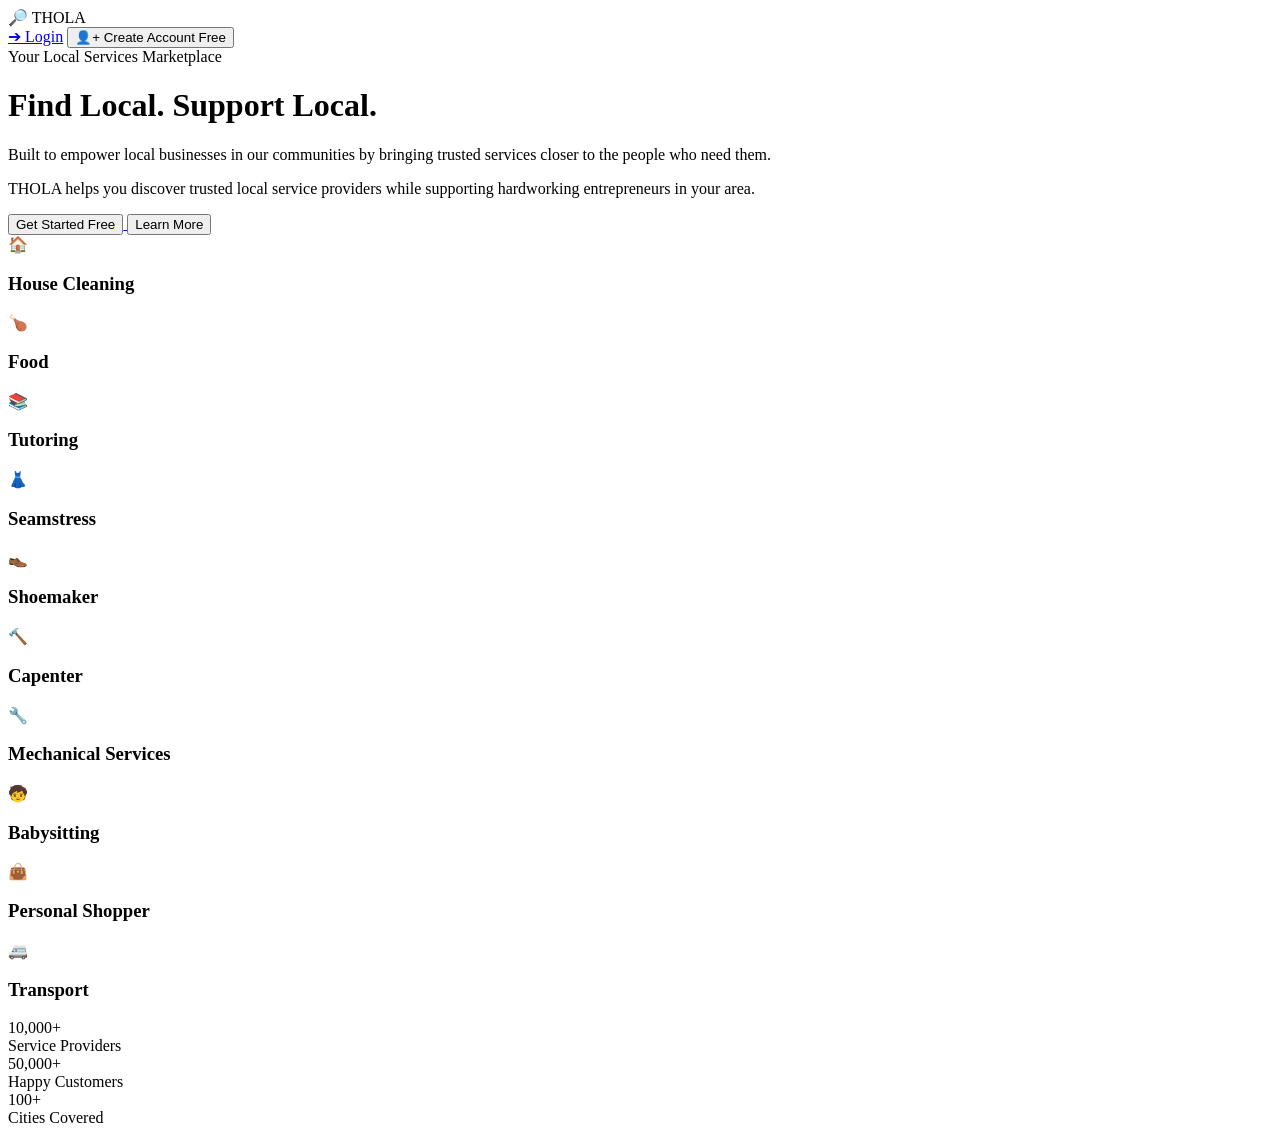
==== index.html @ 4514e97b "Add files via upload" ====
<!DOCTYPE html>
<html lang="en">

<head>
    <meta charset="UTF-8">
    <meta name="viewport" content="width=device-width, initial-scale=1.0">
    <title>Thola Clone</title>
    <link rel="stylesheet" href="css/styles.css">
</head>

<body>
    <!-- for the nav bar -->
    <nav class="navbar">
        <div class="nav-container">
            <div class="logo">
                <span class="logo-icon">&#128270;</span> THOLA
            </div>
            <div class="nav-actions">
                <a href="login.html" class="login-link">➔ Login</a>
                <a href="register.html">
                    <button class="btn-nav">&#128100;+ Create Account Free</button>
                </a>
            </div>
        </div>
    </nav>

    <!-- the hero section-->
        <div class="hero-container">
            <span class="badge">Your Local Services Marketplace</span>

            <h1>Find Local. Support Local.</h1>

            <p class="lead-text">
                Built to empower local businesses in our communities by bringing trusted services closer to the people
                who need them.
            </p>

            <p class="sub-text">
                THOLA helps you discover trusted local service providers while supporting hardworking entrepreneurs in
                your area.
            </p>

            <!-- Buttons from previous step -->
            <div class="button-group">
                <a href="register.html">
                    <button class="btn btn-create">Get Started Free</button>
                </a>
                <a href="learn-more.html">
                    <button class="btn btn-learn-more">Learn More</button>
                </a>
            </div>
        </div>

    <!-- Services -->
    <section class="services">
        <div class="services-container">

            <div class="service-card">
                <div class="icon-circle">&#127968;</div>
                <h3>House Cleaning</h3>
            </div>

            <div class="service-card">
                <div class="icon-circle">&#127831;</div>
                <h3>Food</h3>
            </div>

            <div class="service-card">
                <div class="icon-circle">&#128218;</div>
                <h3>Tutoring</h3>
            </div>
            <div class="service-card">
                <div class="icon-circle">&#128087;</div>
                <h3>Seamstress</h3>
            </div>
            <div class="service-card">
                <div class="icon-circle">&#128094;</div>
                <h3>Shoemaker</h3>
            </div>
            <div class="service-card">
                <div class="icon-circle">&#128296;</div>
                <h3>Capenter</h3>
            </div>
            <div class="service-card">
                <div class="icon-circle">&#128295;</div>
                <h3>Mechanical Services</h3>
            </div>
            <div class="service-card">
                <div class="icon-circle">&#129490;</div>
                <h3>Babysitting</h3>
            </div>
            <div class="service-card">
                <div class="icon-circle">&#128092;</div>
                <h3>Personal Shopper</h3>
            </div>
            <div class="service-card">
                <div class="icon-circle">&#128656;</div>
                <h3>Transport</h3>
            </div>

        </div>
    </section>

    <!-- stats of users and customers -->
    <section class="stats">
        <div class="stats-container">

            <div class="stat-item">
                <div class="stat-number">10,000+</div>
                <div class="stat-label">Service Providers</div>
            </div>

            <div class="stat-item">
                <div class="stat-number">50,000+</div>
                <div class="stat-label">Happy Customers</div>
            </div>

            <div class="stat-item">
                <div class="stat-number">100+</div>
                <div class="stat-label">Cities Covered</div>
            </div>

        </div>
    </section>
    <footer></footer>
    <script src="js/script.js"></script>

</body>

</html>
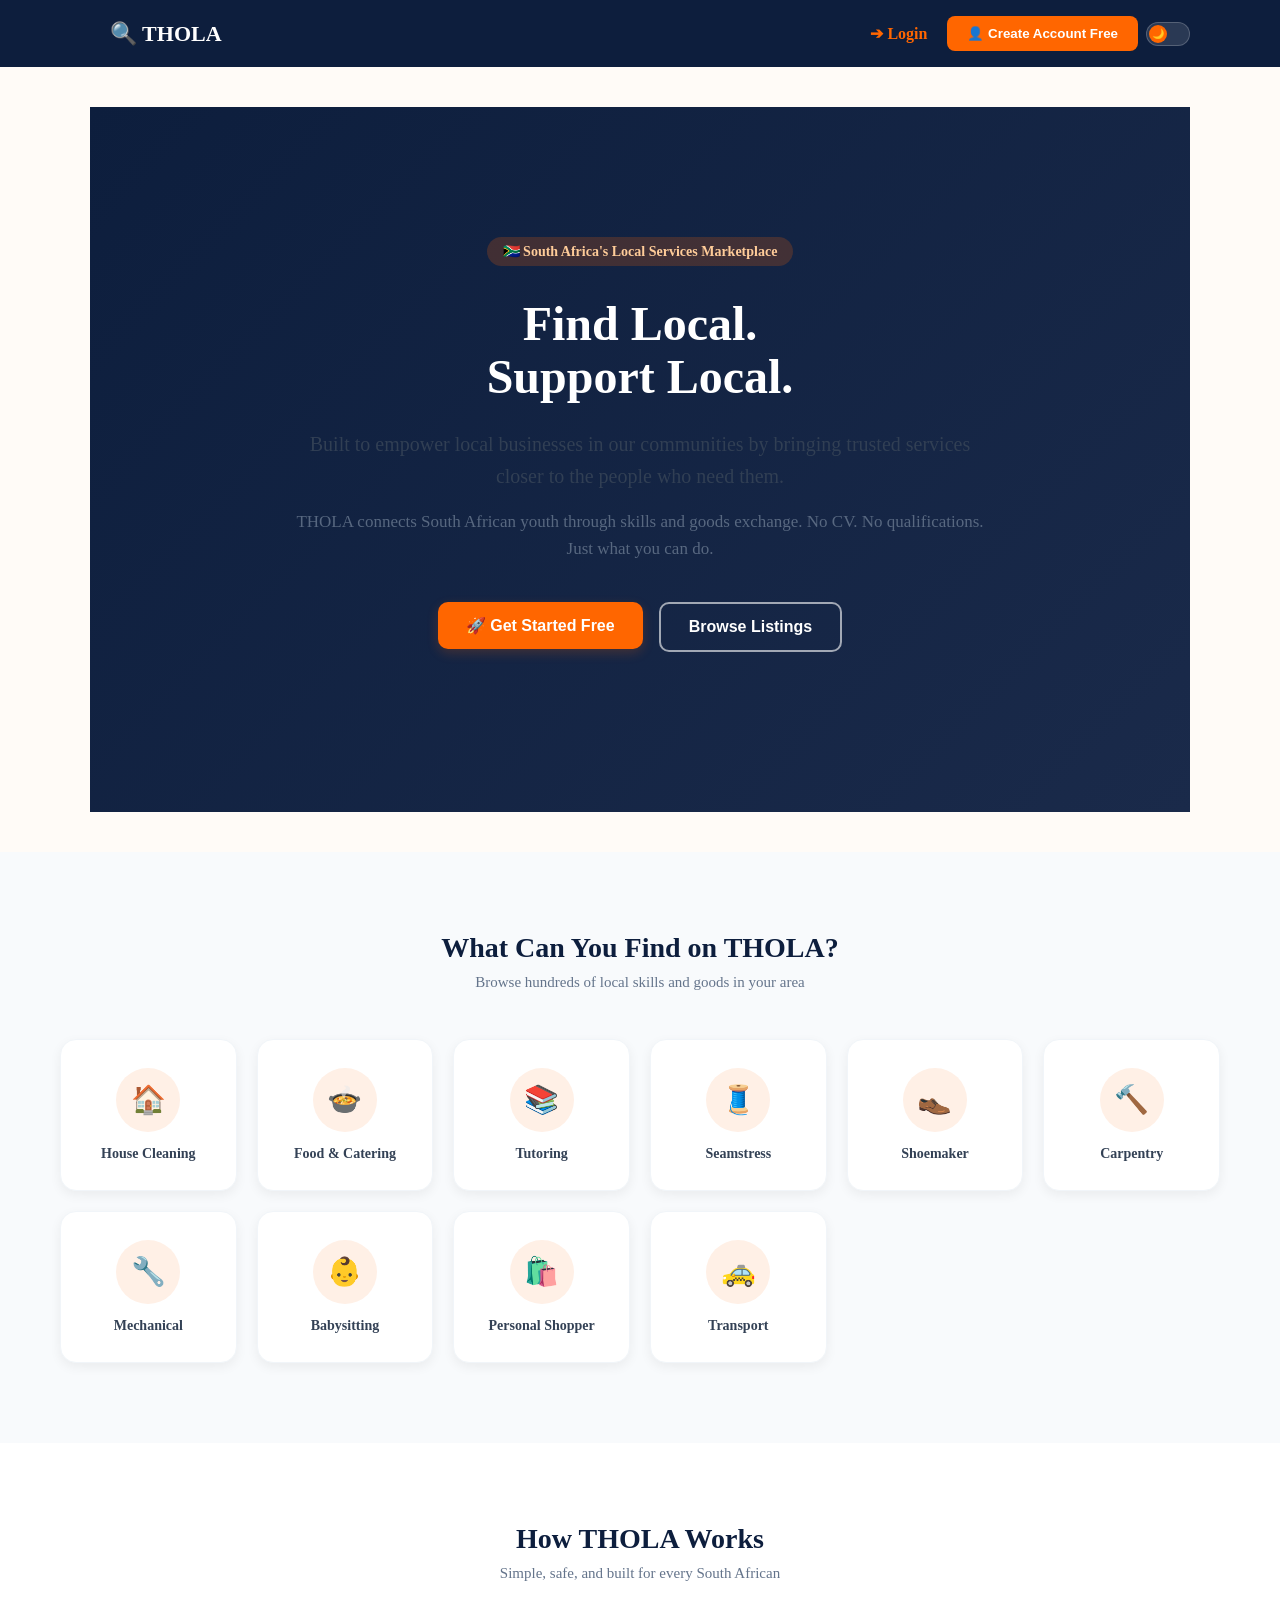
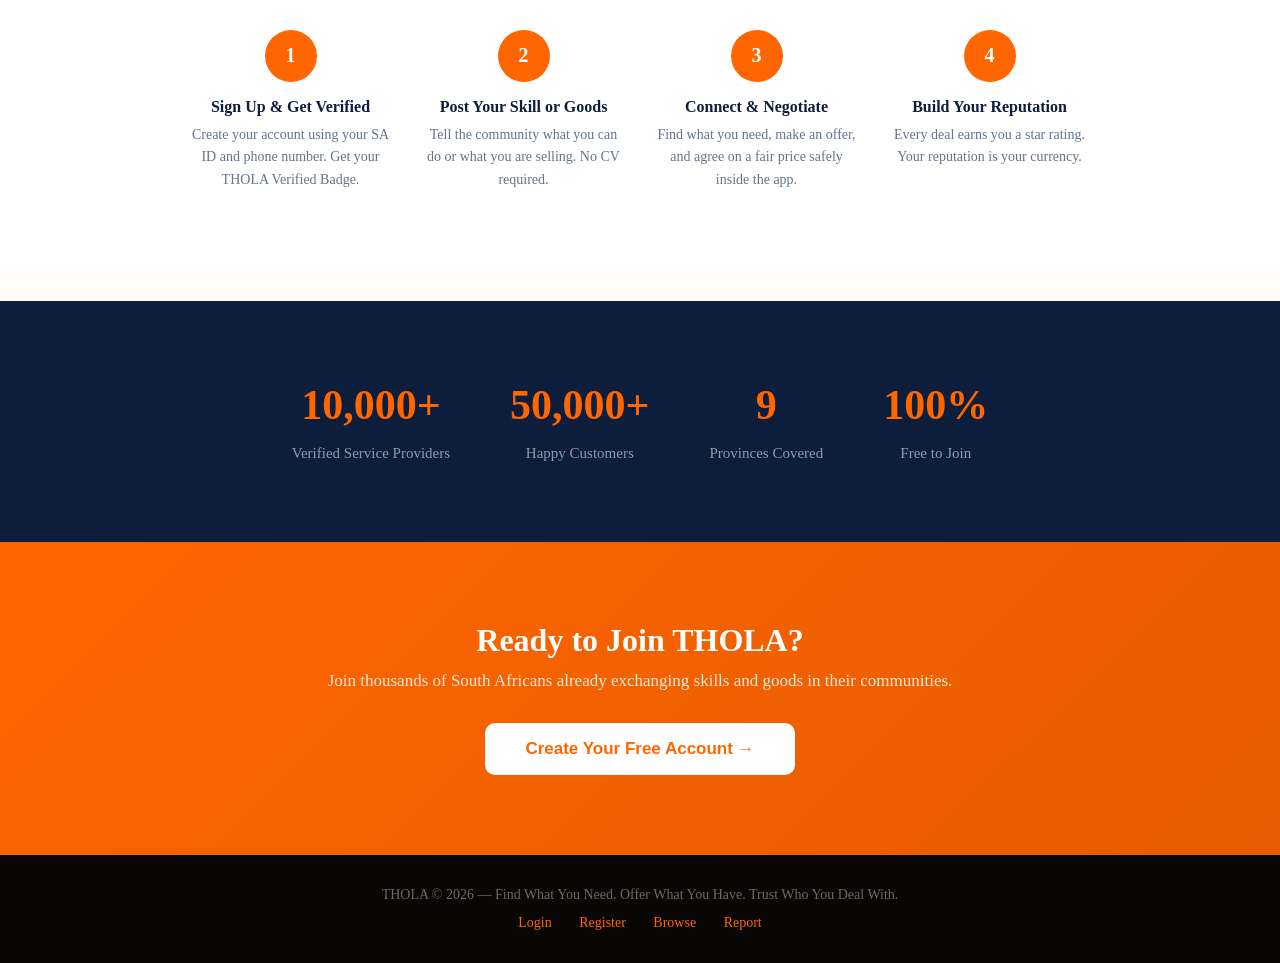
==== commit 918c6c34: "Fixed Netlify - index at root, all other pages stay in html folder" ====
--- a/index.html
+++ b/index.html
@@ -1,130 +1,474 @@
-<!DOCTYPE html>
-<html lang="en">
-
-<head>
-    <meta charset="UTF-8">
-    <meta name="viewport" content="width=device-width, initial-scale=1.0">
-    <title>Thola Clone</title>
-    <link rel="stylesheet" href="css/styles.css">
-</head>
-
-<body>
-    <!-- for the nav bar -->
-    <nav class="navbar">
-        <div class="nav-container">
-            <div class="logo">
-                <span class="logo-icon">&#128270;</span> THOLA
-            </div>
-            <div class="nav-actions">
-                <a href="login.html" class="login-link">➔ Login</a>
-                <a href="register.html">
-                    <button class="btn-nav">&#128100;+ Create Account Free</button>
-                </a>
-            </div>
-        </div>
-    </nav>
-
-    <!-- the hero section-->
-        <div class="hero-container">
-            <span class="badge">Your Local Services Marketplace</span>
-
-            <h1>Find Local. Support Local.</h1>
-
-            <p class="lead-text">
-                Built to empower local businesses in our communities by bringing trusted services closer to the people
-                who need them.
-            </p>
-
-            <p class="sub-text">
-                THOLA helps you discover trusted local service providers while supporting hardworking entrepreneurs in
-                your area.
-            </p>
-
-            <!-- Buttons from previous step -->
-            <div class="button-group">
-                <a href="register.html">
-                    <button class="btn btn-create">Get Started Free</button>
-                </a>
-                <a href="learn-more.html">
-                    <button class="btn btn-learn-more">Learn More</button>
-                </a>
-            </div>
-        </div>
-
-    <!-- Services -->
-    <section class="services">
-        <div class="services-container">
-
-            <div class="service-card">
-                <div class="icon-circle">&#127968;</div>
-                <h3>House Cleaning</h3>
-            </div>
-
-            <div class="service-card">
-                <div class="icon-circle">&#127831;</div>
-                <h3>Food</h3>
-            </div>
-
-            <div class="service-card">
-                <div class="icon-circle">&#128218;</div>
-                <h3>Tutoring</h3>
-            </div>
-            <div class="service-card">
-                <div class="icon-circle">&#128087;</div>
-                <h3>Seamstress</h3>
-            </div>
-            <div class="service-card">
-                <div class="icon-circle">&#128094;</div>
-                <h3>Shoemaker</h3>
-            </div>
-            <div class="service-card">
-                <div class="icon-circle">&#128296;</div>
-                <h3>Capenter</h3>
-            </div>
-            <div class="service-card">
-                <div class="icon-circle">&#128295;</div>
-                <h3>Mechanical Services</h3>
-            </div>
-            <div class="service-card">
-                <div class="icon-circle">&#129490;</div>
-                <h3>Babysitting</h3>
-            </div>
-            <div class="service-card">
-                <div class="icon-circle">&#128092;</div>
-                <h3>Personal Shopper</h3>
-            </div>
-            <div class="service-card">
-                <div class="icon-circle">&#128656;</div>
-                <h3>Transport</h3>
-            </div>
-
-        </div>
-    </section>
-
-    <!-- stats of users and customers -->
-    <section class="stats">
-        <div class="stats-container">
-
-            <div class="stat-item">
-                <div class="stat-number">10,000+</div>
-                <div class="stat-label">Service Providers</div>
-            </div>
-
-            <div class="stat-item">
-                <div class="stat-number">50,000+</div>
-                <div class="stat-label">Happy Customers</div>
-            </div>
-
-            <div class="stat-item">
-                <div class="stat-number">100+</div>
-                <div class="stat-label">Cities Covered</div>
-            </div>
-
-        </div>
-    </section>
-    <footer></footer>
-    <script src="js/script.js"></script>
-
-</body>
-
+<!DOCTYPE html>
+<html lang="en" data-theme="light">
+<head>
+<meta charset="UTF-8">
+<meta name="viewport" content="width=device-width, initial-scale=1.0">
+<title>THOLA — Find Local. Support Local.</title>
+<link rel="stylesheet" href="css/style.css">
+<style>
+body { font-family: inherit; margin: 0; }
+
+.hero-container {
+    background: linear-gradient(135deg, #0d1e3d, #1a2a4a);
+    color: white;
+    text-align: center;
+    padding: 120px 20px 100px;
+}
+
+[data-theme="dark"] .hero-container {
+    background: linear-gradient(135deg, #0A0907, #1C1915);
+}
+
+.badge {
+    background: rgba(255,102,0,0.2);
+    color: #ffcc99;
+    padding: 6px 16px;
+    border-radius: 30px;
+    font-size: 14px;
+    font-weight: 600;
+    display: inline-block;
+    margin-bottom: 16px;
+}
+
+.hero-container h1 {
+    font-size: 48px;
+    font-weight: 800;
+    line-height: 1.1;
+    margin: 16px 0 24px;
+    color: #ffffff;
+}
+
+.lead-text, .sub-text {
+    max-width: 700px;
+    margin: 0 auto;
+}
+
+.lead-text { font-size: 20px; margin-bottom: 16px; opacity: 0.95; }
+.sub-text { font-size: 17px; opacity: 0.85; margin-bottom: 40px; }
+
+.button-group {
+    display: flex;
+    gap: 16px;
+    justify-content: center;
+    flex-wrap: wrap;
+}
+
+.btn {
+    padding: 14px 28px;
+    border-radius: 10px;
+    font-size: 16px;
+    font-weight: 700;
+    cursor: pointer;
+    transition: all 0.2s;
+    border: 2px solid transparent;
+}
+
+.btn-create {
+    background: #ff6600;
+    color: white;
+    border: none;
+}
+
+.btn-learn-more {
+    background: transparent;
+    color: white;
+    border: 2px solid rgba(255,255,255,0.6);
+}
+
+.btn-create:hover { background: #e65c00; transform: translateY(-3px); }
+.btn-learn-more:hover { border-color: white; background: rgba(255,255,255,0.1); }
+
+/* Services */
+.services { padding: 80px 20px; background: #f8fafc; }
+[data-theme="dark"] .services { background: #0A0907; }
+
+.services-title {
+    text-align: center;
+    font-size: 28px;
+    font-weight: 800;
+    color: #0d1e3d;
+    margin-bottom: 10px;
+}
+[data-theme="dark"] .services-title { color: #F0EBE2; }
+
+.services-sub {
+    text-align: center;
+    font-size: 15px;
+    color: #64748b;
+    margin-bottom: 48px;
+}
+[data-theme="dark"] .services-sub { color: #A09880; }
+
+.services-container {
+    max-width: 1200px;
+    margin: 0 auto;
+    display: grid;
+    grid-template-columns: repeat(auto-fit, minmax(160px, 1fr));
+    gap: 20px;
+}
+
+.service-card {
+    background: white;
+    padding: 28px 16px;
+    border-radius: 16px;
+    text-align: center;
+    box-shadow: 0 4px 12px rgba(0,0,0,0.06);
+    transition: all 0.25s;
+    cursor: pointer;
+    text-decoration: none;
+    display: block;
+    border: 1px solid #f1f5f9;
+}
+[data-theme="dark"] .service-card {
+    background: #141210;
+    border-color: rgba(255,255,255,0.07);
+    box-shadow: none;
+}
+
+.service-card:hover {
+    transform: translateY(-6px);
+    box-shadow: 0 16px 32px rgba(0,0,0,0.1);
+    border-color: #ff6600;
+}
+
+.icon-circle {
+    width: 64px; height: 64px;
+    background: #fff0e6;
+    color: #ff6600;
+    font-size: 28px;
+    border-radius: 50%;
+    display: flex;
+    align-items: center;
+    justify-content: center;
+    margin: 0 auto 14px;
+    transition: transform 0.2s ease;
+}
+[data-theme="dark"] .icon-circle {
+    background: rgba(212,169,106,0.12);
+    color: #D4A96A;
+}
+
+.service-card:hover .icon-circle { transform: scale(1.1); }
+
+.service-card h3 {
+    font-size: 14px;
+    font-weight: 700;
+    color: #334155;
+    margin: 0;
+}
+[data-theme="dark"] .service-card h3 { color: #A09880; }
+
+/* How it works */
+.how-it-works {
+    padding: 80px 20px;
+    background: #ffffff;
+    text-align: center;
+}
+[data-theme="dark"] .how-it-works { background: #141210; }
+
+.how-title {
+    font-size: 28px;
+    font-weight: 800;
+    color: #0d1e3d;
+    margin-bottom: 10px;
+}
+[data-theme="dark"] .how-title { color: #F0EBE2; }
+
+.how-sub {
+    font-size: 15px;
+    color: #64748b;
+    margin-bottom: 48px;
+}
+[data-theme="dark"] .how-sub { color: #A09880; }
+
+.steps-grid {
+    max-width: 900px;
+    margin: 0 auto;
+    display: grid;
+    grid-template-columns: repeat(auto-fit, minmax(200px, 1fr));
+    gap: 32px;
+}
+
+.step-item { text-align: center; }
+
+.step-number {
+    width: 52px; height: 52px;
+    background: #ff6600;
+    color: white;
+    border-radius: 50%;
+    display: flex;
+    align-items: center;
+    justify-content: center;
+    font-size: 20px;
+    font-weight: 800;
+    margin: 0 auto 16px;
+}
+
+.step-title {
+    font-size: 16px;
+    font-weight: 800;
+    color: #0d1e3d;
+    margin-bottom: 8px;
+}
+[data-theme="dark"] .step-title { color: #F0EBE2; }
+
+.step-desc {
+    font-size: 14px;
+    color: #64748b;
+    line-height: 1.6;
+}
+[data-theme="dark"] .step-desc { color: #A09880; }
+
+/* Stats */
+.stats {
+    padding: 80px 20px;
+    background: #0d1e3d;
+}
+[data-theme="dark"] .stats { background: #080705; }
+
+.stats-container {
+    max-width: 900px;
+    margin: 0 auto;
+    display: flex;
+    justify-content: center;
+    flex-wrap: wrap;
+    gap: 60px;
+    text-align: center;
+}
+
+.stat-item { text-align: center; }
+
+.stat-number {
+    font-size: 42px;
+    font-weight: 800;
+    color: #ff6600;
+}
+[data-theme="dark"] .stat-number { color: #D4A96A; }
+
+.stat-label {
+    color: rgba(255,255,255,0.55);
+    font-size: 15px;
+    margin-top: 8px;
+}
+
+/* CTA Banner */
+.cta-banner {
+    background: linear-gradient(135deg, #ff6600, #e65c00);
+    padding: 80px 20px;
+    text-align: center;
+}
+
+.cta-banner h2 {
+    font-size: 32px;
+    font-weight: 800;
+    color: white;
+    margin-bottom: 12px;
+}
+
+.cta-banner p {
+    font-size: 17px;
+    color: rgba(255,255,255,0.85);
+    margin-bottom: 32px;
+}
+
+.btn-cta {
+    background: white;
+    color: #ff6600;
+    border: none;
+    padding: 16px 40px;
+    border-radius: 10px;
+    font-size: 17px;
+    font-weight: 800;
+    cursor: pointer;
+    transition: all 0.2s ease;
+}
+.btn-cta:hover { transform: translateY(-3px); box-shadow: 0 10px 24px rgba(0,0,0,0.2); }
+
+/* Footer */
+footer {
+    background: #080705;
+    color: rgba(255,255,255,0.4);
+    text-align: center;
+    padding: 32px 20px;
+    font-size: 14px;
+}
+footer a {
+    color: #ff6600;
+    text-decoration: none;
+    margin: 0 12px;
+}
+footer a:hover { color: white; }
+
+/* Responsive */
+@media (max-width: 768px) {
+    .hero-container h1 { font-size: 32px; }
+    .lead-text { font-size: 16px; }
+    .sub-text { font-size: 15px; }
+    .button-group { flex-direction: column; align-items: center; }
+    .btn { width: 100%; max-width: 280px; }
+    .stat-number { font-size: 32px; }
+    .stats-container { gap: 40px; }
+    .how-title, .services-title { font-size: 22px; }
+}
+</style>
+</head>
+<body>
+
+<!-- NAVBAR -->
+<nav class="navbar">
+    <div class="nav-container">
+        <div class="logo">🔍 THOLA</div>
+        <div class="nav-actions">
+            <a href="html/login.html" class="login-link">➔ Login</a>
+            <a href="html/register.html">
+                <button class="btn-nav">👤 Create Account Free</button>
+            </a>
+            <!-- Theme toggle -->
+            <button class="theme-toggle" id="themeToggle" aria-label="Toggle theme">
+                <div class="toggle-knob" id="themeKnob">🌙</div>
+            </button>
+        </div>
+    </div>
+</nav>
+
+<!-- HERO SECTION -->
+<div class="hero-container">
+    <span class="badge">🇿🇦 South Africa's Local Services Marketplace</span>
+    <h1>Find Local.<br>Support Local.</h1>
+    <p class="lead-text">
+        Built to empower local businesses in our communities by bringing trusted services closer to the people who need them.
+    </p>
+    <p class="sub-text">
+        THOLA connects South African youth through skills and goods exchange. No CV. No qualifications. Just what you can do.
+    </p>
+    <div class="button-group">
+        <a href="html/register.html">
+            <button class="btn btn-create">🚀 Get Started Free</button>
+        </a>
+        <a href="html/login.html">
+            <button class="btn btn-learn-more">Browse Listings</button>
+        </a>
+    </div>
+</div>
+
+<!-- SERVICES -->
+<section class="services">
+    <p class="services-title">What Can You Find on THOLA?</p>
+    <p class="services-sub">Browse hundreds of local skills and goods in your area</p>
+    <div class="services-container">
+        <a href="html/login.html" class="service-card">
+            <div class="icon-circle">🏠</div>
+            <h3>House Cleaning</h3>
+        </a>
+        <a href="html/login.html" class="service-card">
+            <div class="icon-circle">🍲</div>
+            <h3>Food & Catering</h3>
+        </a>
+        <a href="html/login.html" class="service-card">
+            <div class="icon-circle">📚</div>
+            <h3>Tutoring</h3>
+        </a>
+        <a href="html/login.html" class="service-card">
+            <div class="icon-circle">🧵</div>
+            <h3>Seamstress</h3>
+        </a>
+        <a href="html/login.html" class="service-card">
+            <div class="icon-circle">👞</div>
+            <h3>Shoemaker</h3>
+        </a>
+        <a href="html/login.html" class="service-card">
+            <div class="icon-circle">🔨</div>
+            <h3>Carpentry</h3>
+        </a>
+        <a href="html/login.html" class="service-card">
+            <div class="icon-circle">🔧</div>
+            <h3>Mechanical</h3>
+        </a>
+        <a href="html/login.html" class="service-card">
+            <div class="icon-circle">👶</div>
+            <h3>Babysitting</h3>
+        </a>
+        <a href="html/login.html" class="service-card">
+            <div class="icon-circle">🛍️</div>
+            <h3>Personal Shopper</h3>
+        </a>
+        <a href="html/login.html" class="service-card">
+            <div class="icon-circle">🚕</div>
+            <h3>Transport</h3>
+        </a>
+    </div>
+</section>
+
+<!-- HOW IT WORKS -->
+<section class="how-it-works">
+    <p class="how-title">How THOLA Works</p>
+    <p class="how-sub">Simple, safe, and built for every South African</p>
+    <div class="steps-grid">
+        <div class="step-item">
+            <div class="step-number">1</div>
+            <div class="step-title">Sign Up & Get Verified</div>
+            <p class="step-desc">Create your account using your SA ID and phone number. Get your THOLA Verified Badge.</p>
+        </div>
+        <div class="step-item">
+            <div class="step-number">2</div>
+            <div class="step-title">Post Your Skill or Goods</div>
+            <p class="step-desc">Tell the community what you can do or what you are selling. No CV required.</p>
+        </div>
+        <div class="step-item">
+            <div class="step-number">3</div>
+            <div class="step-title">Connect & Negotiate</div>
+            <p class="step-desc">Find what you need, make an offer, and agree on a fair price safely inside the app.</p>
+        </div>
+        <div class="step-item">
+            <div class="step-number">4</div>
+            <div class="step-title">Build Your Reputation</div>
+            <p class="step-desc">Every deal earns you a star rating. Your reputation is your currency.</p>
+        </div>
+    </div>
+</section>
+
+<!-- STATS -->
+<section class="stats">
+    <div class="stats-container">
+        <div class="stat-item">
+            <div class="stat-number">10,000+</div>
+            <div class="stat-label">Verified Service Providers</div>
+        </div>
+        <div class="stat-item">
+            <div class="stat-number">50,000+</div>
+            <div class="stat-label">Happy Customers</div>
+        </div>
+        <div class="stat-item">
+            <div class="stat-number">9</div>
+            <div class="stat-label">Provinces Covered</div>
+        </div>
+        <div class="stat-item">
+            <div class="stat-number">100%</div>
+            <div class="stat-label">Free to Join</div>
+        </div>
+    </div>
+</section>
+
+<!-- CTA BANNER -->
+<section class="cta-banner">
+    <h2>Ready to Join THOLA?</h2>
+    <p>Join thousands of South Africans already exchanging skills and goods in their communities.</p>
+    <a href="html/register.html">
+        <button class="btn-cta">Create Your Free Account →</button>
+    </a>
+</section>
+
+<!-- FOOTER -->
+<footer>
+    <p>THOLA &copy; 2026 — Find What You Need. Offer What You Have. Trust Who You Deal With.</p>
+    <p style="margin-top: 12px;">
+        <a href="html/login.html">Login</a>
+        <a href="html/register.html">Register</a>
+        <a href="html/dashboard.html">Browse</a>
+        <a href="html/report.html">Report</a>
+    </p>
+</footer>
+
+<script src="js/main.js"></script>
+</body>
 </html>
--- a/css/style.css
+++ b/css/style.css
@@ -0,0 +1,1101 @@
+/* --- used the stericde to the margin and padding of the page --- */
+* {
+  margin: 0;
+  padding: 0;
+  box-sizing: border-box;
+}
+body {
+  font-family: system-ui, -apple-system, sans-serif;
+  background-color: #fffbf7; /* this is the background colour for the pages */
+  color: #1e293b;
+}
+
+/* --- Navigation Bar --- */
+.navbar {
+  background-color: #0d1e3d; /* Dark navy color */
+  color: #ffffff;
+  padding: 16px 0;
+}
+.nav-container {
+  max-width: 1100px;
+  margin: 0 auto;
+  display: flex;
+  justify-content: space-between; 
+  align-items: center; 
+  padding-left: 20px;
+}
+
+/* THOLA LOGO */
+.logo {
+  font-size: 22px;      
+  font-weight: 800; 
+}
+
+.nav-actions {
+  display: flex;
+  align-items: center;
+  gap: 24px;
+}
+
+.login-link {
+  color: #ff6600;
+  text-decoration: none;
+  font-weight: 600;
+}
+
+.btn-nav {
+  background-color: #ff6600;
+  color: white;
+  border: none;
+  padding: 10px 20px;
+  border-radius: 8px;
+  font-weight: 800;
+  cursor: pointer;
+}
+
+/* --- Hero Section --- */
+.hero {
+  padding: 60px 0 40px 0;
+}
+.hero-container {
+  max-width: 1100px;
+  margin: 40px auto;
+  padding: 0 20px;
+}
+.badge {
+  background-color: #ffe6d5;
+  color: #d45500;
+  padding: 6px 14px;
+  border-radius: 20px;
+  font-size: 13px;
+  font-weight: 600;
+  margin-top: 10px;
+}
+h1 {
+  font-size: 44px;
+  color: #0d1e3d;
+  margin: 24px 0 16px 0;
+  font-weight: 800;
+}
+.lead-text {
+  font-size: 18px;
+  font-weight: 500;
+  line-height: 1.6;
+  max-width: 850px;
+  margin-bottom: 24px;
+  color: #334155;
+}
+.sub-text {
+  font-size: 15px;
+  color: #64748b;
+  line-height: 1.6;
+  max-width: 850px;
+  margin-bottom: 32px;
+}
+
+/* --- buttons --- */
+.button-group {
+  display: flex;
+  gap: 16px;
+  margin-bottom: 60px;
+}
+
+.btn {
+  padding: 14px 28px;
+  font-size: 16px;
+  font-weight: 600;
+  border-radius: 8px;
+  cursor: pointer;
+  border: 2px solid transparent;
+}
+
+/* my two buttons in the hero section */
+.btn-create {
+  background-color: #ff6600;
+  color: #ffffff;
+  box-shadow: 0 4px 12px rgba(255, 102, 0, 0.2);
+}
+
+.btn-learn-more {
+  background-color: transparent;
+  border-color: #ff6600;
+  color: #ff6600;
+}
+
+/* --- services --- */
+.services-container {
+  max-width: 1100px;
+  margin: 0 auto;
+  padding: 0 20px;
+  display: flex;
+  justify-content: space-around;
+  gap: 20px;
+}
+
+.service-card {
+  display: flex;
+  flex-direction: column;
+  align-items: center;
+  text-align: center;
+}
+.icon-circle {
+  width: 50px;
+  height: 50px;
+  background-color: #ffe6d5;
+  color: #ff6600;
+  border-radius: 50%;
+  display: flex;
+  align-items: center;
+  justify-content: center;
+  font-size: 20px;
+  margin-bottom: 12px;
+}
+.service-card h3 {
+  font-size: 14px;
+  font-weight: 600;
+  color: #334155;
+}
+.image-card{
+    display: flex;
+    flex-direction: row;
+    align-items: center;
+    margin: 15px;
+    gap: 30px;
+}
+
+/* --- stats section --- */
+.stats {
+  background-color: #1a2536; /* slightly ligher than the nav bar background */
+  padding: 60px 0;
+  width: 100%;
+  margin-top: 30px;
+}
+
+.stats-container {
+  max-width: 1100px;
+  margin: 0 auto;
+  padding: 0 20px;
+  display: flex;
+  justify-content: space-around; /* for added equal space around my divs */
+  align-items: center;
+  text-align: center;
+  gap: 40px;
+}
+
+.stat-item {
+  display: flex;
+  flex-direction: column;
+  gap: 8px; /* for my vertical spacing between the number and text label */
+}
+
+.stat-number {
+  font-size: 36px;
+  font-weight: 800; /* extra bold text weight like my logo */
+  color: #ff6600;
+}
+
+.stat-label {
+  font-size: 14px;
+  font-weight: 500;
+  color: #94a3b8; 
+}
+
+/* ===================================================
+   AUTH PAGES  –  Login & Create Account
+   =================================================== */
+
+/* Screen-reader-only labels */
+.sr-only {
+  position: absolute;
+  width: 1px;
+  height: 1px;
+  padding: 0;
+  margin: -1px;
+  overflow: hidden;
+  clip: rect(0, 0, 0, 0);
+  border: 0;
+}
+
+/* Full-screen wrapper */
+.auth-page {
+  display: flex;
+  align-items: center;
+  justify-content: center;
+  min-height: 100vh;
+  background: linear-gradient(135deg, #0d1e3d 0%, #1a2536 50%, #0d1e3d 100%);
+  padding: 24px;
+  position: relative;
+  overflow: hidden;
+}
+
+/* Subtle decorative circles in the background */
+.auth-page::before,
+.auth-page::after {
+  content: '';
+  position: absolute;
+  border-radius: 50%;
+  opacity: 0.07;
+  pointer-events: none;
+}
+.auth-page::before {
+  width: 500px;
+  height: 500px;
+  background: #ff6600;
+  top: -120px;
+  right: -120px;
+}
+.auth-page::after {
+  width: 360px;
+  height: 360px;
+  background: #ff6600;
+  bottom: -80px;
+  left: -80px;
+}
+
+/* Card */
+.auth-card {
+  width: 100%;
+  max-width: 420px;
+  background: rgba(255, 255, 255, 0.06);
+  backdrop-filter: blur(18px);
+  -webkit-backdrop-filter: blur(18px);
+  border: 1px solid rgba(255, 255, 255, 0.10);
+  border-radius: 20px;
+  padding: 48px 36px;
+  text-align: center;
+  position: relative;
+  z-index: 1;
+  animation: authCardIn 0.6s ease-out;
+}
+
+@keyframes authCardIn {
+  from { opacity: 0; transform: translateY(24px) scale(0.97); }
+  to   { opacity: 1; transform: translateY(0)    scale(1);    }
+}
+
+/* Title & subtitle */
+.auth-title {
+  font-size: 28px;
+  font-weight: 800;
+  color: #ffffff;
+  margin: 0 0 6px 0;
+  letter-spacing: -0.3px;
+}
+
+.auth-subtitle {
+  font-size: 15px;
+  color: #94a3b8;
+  margin-bottom: 32px;
+  font-weight: 400;
+}
+
+/* Form layout */
+.auth-form {
+  display: flex;
+  flex-direction: column;
+  gap: 16px;
+}
+
+/* Inputs */
+.auth-input {
+  width: 100%;
+  padding: 14px 18px;
+  font-size: 15px;
+  font-family: inherit;
+  color: #ffffff;
+  background: rgba(255, 255, 255, 0.08);
+  border: 1px solid rgba(255, 255, 255, 0.12);
+  border-radius: 10px;
+  outline: none;
+  transition: border-color 0.3s ease, background 0.3s ease, box-shadow 0.3s ease;
+}
+
+.auth-input::placeholder {
+  color: #64748b;
+}
+
+.auth-input:focus {
+  border-color: #ff6600;
+  background: rgba(255, 255, 255, 0.12);
+  box-shadow: 0 0 0 3px rgba(255, 102, 0, 0.18);
+}
+
+/* Submit button */
+.auth-button {
+  width: 100%;
+  padding: 14px;
+  font-size: 16px;
+  font-weight: 700;
+  font-family: inherit;
+  color: #ffffff;
+  background: linear-gradient(135deg, #ff6600 0%, #e65c00 100%);
+  border: none;
+  border-radius: 10px;
+  cursor: pointer;
+  margin-top: 8px;
+  transition: transform 0.2s ease, box-shadow 0.25s ease;
+  box-shadow: 0 4px 16px rgba(255, 102, 0, 0.25);
+}
+
+.auth-button:hover {
+  transform: translateY(-2px);
+  box-shadow: 0 8px 24px rgba(255, 102, 0, 0.35);
+}
+
+.auth-button:active {
+  transform: translateY(0);
+  box-shadow: 0 2px 8px rgba(255, 102, 0, 0.2);
+}
+
+/* Footer link */
+.auth-switch {
+  margin-top: 28px;
+  font-size: 14px;
+  color: #94a3b8;
+}
+
+.auth-link {
+  color: #ff6600;
+  text-decoration: none;
+  font-weight: 600;
+  transition: color 0.2s ease;
+}
+
+.auth-link:hover {
+  color: #ff8533;
+  text-decoration: underline;
+}
+
+/* for responsiveness of screens 768 pixels wide or smaller e.g phones */
+@media screen and (max-width: 768px) {
+  
+
+  body {
+    overflow-x: hidden; /* gets rid of horizontal scrolling */
+  }
+
+  /* --- nsv bar --- */
+  .nav-container {
+    flex-direction: column; /* Stacking */
+    gap: 16px;
+    text-align: center;
+    padding: 10px;
+  }
+  .nav-actions {
+    width: 100%;
+    justify-content: center; /* centers nav on mobile */
+    gap: 16px;
+  }
+
+  /* --- Hero Section --- */
+  .hero {
+    padding: 40px 0;
+    text-align: center; /* for mobiles centered */
+  }
+  h1 {
+    font-size: 32px; /* decreases for mobile */
+    line-height: 1.2;
+    margin: 16px 0;
+  }
+  .lead-text {
+    font-size: 16px;
+  }
+  .sub-text {
+    font-size: 14px;
+    margin-bottom: 24px;
+  }
+
+  /* --- buttons --- */
+  /* stacks buttons vertically */
+  .button-group {
+    flex-direction: column; 
+    width: 100%;
+    gap: 12px;
+    margin-bottom: 40px;
+  }
+
+  /* makes buttons full-width  */
+  .btn {
+    width: 100%; 
+    padding: 14px 20px;
+  }
+
+  /* --- services --- */
+  /* stacks the service icons vertically */
+  .services-container {
+    flex-direction: column; 
+    gap: 32px;
+  }
+  .service-card {
+    width: 100%;
+  }
+
+  /* --- stats section --- */
+  /* stacks numeric cards vertically */
+  .stats-container {
+    flex-direction: column; 
+    gap: 32px;
+    padding: 0 40px;
+  }
+  .stat-number {
+    font-size: 32px;
+  }
+
+  /* --- auth pages --- */
+  .auth-card {
+    padding: 36px 24px;
+  }
+  .auth-title {
+    font-size: 24px;
+  }
+}
+
+/* ===================================================
+   DASHBOARD + PROFILE STYLES (NEW)
+   =================================================== */
+
+/* Dashboard Page */
+.dashboard-page { background-color: #fffbf7; min-height: 100vh; }
+
+.welcome-banner { background-color: #0d1e3d; color: #ffffff; padding: 28px 0; }
+
+.welcome-container { 
+    max-width: 1100px; 
+    margin: 0 auto; 
+    padding: 0 20px; 
+    display: flex; 
+    justify-content: space-between; 
+    align-items: center; 
+}
+
+.welcome-text h2 { font-size: 22px; font-weight: 800; color: #ffffff; margin-bottom: 4px; }
+.welcome-text p { font-size: 14px; color: #94a3b8; }
+
+.post-btn { 
+    background-color: #ff6600; 
+    color: #ffffff; 
+    border: none; 
+    padding: 12px 24px; 
+    border-radius: 8px; 
+    font-weight: 800; 
+    font-size: 15px; 
+    cursor: pointer; 
+    text-decoration: none; 
+}
+
+.search-bar-section { background-color: #ffffff; border-bottom: 1px solid #e2e8f0; padding: 16px 0; }
+
+.search-bar-container { 
+    max-width: 1100px; 
+    margin: 0 auto; 
+    padding: 0 20px; 
+    display: flex; 
+    gap: 12px; 
+    align-items: center; 
+    flex-wrap: wrap; 
+}
+
+.search-input { 
+    flex: 1; 
+    padding: 12px 16px; 
+    border: 1px solid #e2e8f0; 
+    border-radius: 8px; 
+    font-size: 15px; 
+    font-family: inherit; 
+    background-color: #f8fafc; 
+    color: #1e293b; 
+    outline: none; 
+    min-width: 200px; 
+}
+
+.search-input:focus { border-color: #ff6600; box-shadow: 0 0 0 3px rgba(255,102,0,0.1); }
+.search-input::placeholder { color: #94a3b8; }
+
+.filter-select { 
+    padding: 12px 16px; 
+    border: 1px solid #e2e8f0; 
+    border-radius: 8px; 
+    font-size: 14px; 
+    font-family: inherit; 
+    background-color: #f8fafc; 
+    color: #1e293b; 
+    outline: none; 
+    cursor: pointer; 
+}
+
+.filter-select:focus { border-color: #ff6600; }
+
+.search-btn { 
+    background-color: #ff6600; 
+    color: #ffffff; 
+    border: none; 
+    padding: 12px 24px; 
+    border-radius: 8px; 
+    font-weight: 700; 
+    font-size: 15px; 
+    cursor: pointer; 
+    white-space: nowrap; 
+}
+
+.filter-tabs { 
+    max-width: 1100px; 
+    margin: 24px auto 0; 
+    padding: 0 20px; 
+    display: flex; 
+    gap: 10px; 
+    flex-wrap: wrap; 
+}
+
+.tab-btn { 
+    padding: 8px 20px; 
+    border-radius: 20px; 
+    border: 2px solid #e2e8f0; 
+    background-color: #ffffff; 
+    color: #64748b; 
+    font-size: 14px; 
+    font-weight: 600; 
+    cursor: pointer; 
+    font-family: inherit; 
+    transition: all 0.2s ease; 
+}
+
+.tab-btn.active { background-color: #ff6600; border-color: #ff6600; color: #ffffff; }
+.tab-btn:hover { border-color: #ff6600; color: #ff6600; }
+.tab-btn.active:hover { color: #ffffff; }
+
+.listings-section { max-width: 1100px; margin: 24px auto 60px; padding: 0 20px; }
+
+.listings-header { display: flex; justify-content: space-between; align-items: center; margin-bottom: 20px; }
+.listings-header h3 { font-size: 18px; font-weight: 800; color: #0d1e3d; }
+.listings-header span { font-size: 14px; color: #64748b; }
+
+.listings-grid { 
+    display: grid; 
+    grid-template-columns: repeat(auto-fill, minmax(300px, 1fr)); 
+    gap: 20px; 
+}
+
+.listing-card { 
+    background-color: #ffffff; 
+    border: 1px solid #e2e8f0; 
+    border-radius: 12px; 
+    padding: 20px; 
+    display: flex; 
+    flex-direction: column; 
+    gap: 12px; 
+    transition: box-shadow 0.2s ease; 
+}
+
+.listing-card:hover { box-shadow: 0 4px 16px rgba(0,0,0,0.08); }
+.listing-card.hidden { display: none; }
+
+.card-top { display: flex; justify-content: space-between; align-items: flex-start; }
+
+.category-badge { 
+    background-color: #ffe6d5; 
+    color: #d45500; 
+    padding: 4px 12px; 
+    border-radius: 20px; 
+    font-size: 12px; 
+    font-weight: 600; 
+}
+.category-badge.goods { background-color: #e0f2fe; color: #0369a1; }
+
+.card-icon { 
+    width: 44px; height: 44px; 
+    background-color: #ffe6d5; 
+    color: #ff6600; 
+    border-radius: 50%; 
+    display: flex; 
+    align-items: center; 
+    justify-content: center; 
+    font-size: 20px; 
+}
+
+.card-title { font-size: 16px; font-weight: 800; color: #0d1e3d; margin: 0; }
+.card-description { font-size: 14px; color: #64748b; line-height: 1.5; margin: 0; }
+.card-price { font-size: 20px; font-weight: 800; color: #ff6600; }
+.card-price span { font-size: 13px; color: #94a3b8; font-weight: 500; }
+
+.card-seller { 
+    display: flex; 
+    align-items: center; 
+    gap: 10px; 
+    padding-top: 12px; 
+    border-top: 1px solid #f1f5f9; 
+}
+
+.seller-avatar { 
+    width: 36px; height: 36px; 
+    border-radius: 50%; 
+    background-color: #0d1e3d; 
+    color: #ffffff; 
+    display: flex; 
+    align-items: center; 
+    justify-content: center; 
+    font-size: 13px; 
+    font-weight: 800; 
+    flex-shrink: 0; 
+}
+
+.seller-info { flex: 1; }
+.seller-name { font-size: 13px; font-weight: 700; color: #1e293b; display: flex; align-items: center; gap: 6px; }
+.verified-badge { background-color: #dcfce7; color: #166534; font-size: 10px; font-weight: 700; padding: 2px 8px; border-radius: 20px; }
+.seller-location { font-size: 12px; color: #94a3b8; margin-top: 2px; }
+.star-rating { font-size: 13px; color: #ff6600; font-weight: 700; }
+
+.card-actions { display: flex; gap: 10px; }
+
+.btn-book { 
+    flex: 1; 
+    background-color: #ff6600; 
+    color: #ffffff; 
+    border: none; 
+    padding: 10px 16px; 
+    border-radius: 8px; 
+    font-size: 14px; 
+    font-weight: 700; 
+    cursor: pointer; 
+    font-family: inherit; 
+}
+
+.btn-offer { 
+    flex: 1; 
+    background-color: transparent; 
+    color: #ff6600; 
+    border: 2px solid #ff6600; 
+    padding: 10px 16px; 
+    border-radius: 8px; 
+    font-size: 14px; 
+    font-weight: 700; 
+    cursor: pointer; 
+    font-family: inherit; 
+}
+
+.no-results { 
+    text-align: center; 
+    padding: 60px 20px; 
+    color: #94a3b8; 
+    font-size: 16px; 
+    display: none; 
+}
+.no-results.visible { display: block; }
+
+/* Profile Page */
+.profile-page { background-color: #fffbf7; min-height: 100vh; }
+
+.profile-header { background-color: #0d1e3d; padding: 40px 0 60px; }
+.profile-header-container { 
+    max-width: 1100px; 
+    margin: 0 auto; 
+    padding: 0 20px; 
+    display: flex; 
+    align-items: center; 
+    gap: 24px; 
+}
+
+.avatar-large { 
+    width: 90px; height: 90px; 
+    border-radius: 50%; 
+    background-color: #ff6600; 
+    color: #ffffff; 
+    display: flex; 
+    align-items: center; 
+    justify-content: center; 
+    font-size: 32px; 
+    font-weight: 800; 
+    flex-shrink: 0; 
+    border: 4px solid rgba(255,255,255,0.2); 
+}
+
+.profile-header-info { flex: 1; }
+.profile-name { font-size: 26px; font-weight: 800; color: #ffffff; margin-bottom: 6px; display: flex; align-items: center; gap: 12px; }
+.profile-verified { background-color: #dcfce7; color: #166534; font-size: 12px; font-weight: 700; padding: 4px 12px; border-radius: 20px; }
+.profile-location { font-size: 14px; color: #94a3b8; margin-bottom: 8px; }
+.profile-rating { font-size: 15px; color: #ff6600; font-weight: 700; }
+.profile-rating span { color: #94a3b8; font-weight: 400; font-size: 13px; }
+
+.profile-edit-btn { 
+    background-color: transparent; 
+    border: 2px solid #ff6600; 
+    color: #ff6600; 
+    padding: 10px 24px; 
+    border-radius: 8px; 
+    font-weight: 700; 
+    font-size: 14px; 
+    cursor: pointer; 
+    font-family: inherit; 
+    white-space: nowrap; 
+}
+
+.profile-stats { 
+    max-width: 1100px; 
+    margin: -30px auto 0; 
+    padding: 0 20px; 
+    display: grid; 
+    grid-template-columns: repeat(4, 1fr); 
+    gap: 16px; 
+    position: relative; 
+    z-index: 1; 
+}
+
+.stat-card { background-color: #ffffff; border: 1px solid #e2e8f0; border-radius: 12px; padding: 20px; text-align: center; }
+.stat-card-number { font-size: 28px; font-weight: 800; color: #ff6600; }
+.stat-card-label { font-size: 13px; color: #64748b; margin-top: 4px; }
+
+.profile-content { 
+    max-width: 1100px; 
+    margin: 32px auto 60px; 
+    padding: 0 20px; 
+    display: grid; 
+    grid-template-columns: 1fr 2fr; 
+    gap: 24px; 
+}
+
+.profile-panel { 
+    background-color: #ffffff; 
+    border: 1px solid #e2e8f0; 
+    border-radius: 12px; 
+    padding: 24px; 
+}
+
+.panel-title { 
+    font-size: 16px; 
+    font-weight: 800; 
+    color: #0d1e3d; 
+    margin-bottom: 16px; 
+    padding-bottom: 12px; 
+    border-bottom: 1px solid #f1f5f9; 
+}
+
+.info-row { display: flex; justify-content: space-between; align-items: center; padding: 10px 0; border-bottom: 1px solid #f8fafc; }
+.info-label { font-size: 13px; color: #64748b; }
+.info-value { font-size: 13px; font-weight: 600; color: #1e293b; }
+.info-value.verified { color: #166534; }
+
+.skills-list { display: flex; flex-wrap: wrap; gap: 8px; margin-top: 8px; }
+.skill-tag { background-color: #ffe6d5; color: #d45500; padding: 6px 14px; border-radius: 20px; font-size: 13px; font-weight: 600; }
+
+.tabs-row { display: flex; gap: 4px; margin-bottom: 20px; border-bottom: 2px solid #f1f5f9; }
+.profile-tab { 
+    padding: 10px 20px; 
+    font-size: 14px; 
+    font-weight: 600; 
+    color: #64748b; 
+    background: none; 
+    border: none; 
+    cursor: pointer; 
+    font-family: inherit; 
+    border-bottom: 3px solid transparent; 
+    margin-bottom: -2px; 
+}
+.profile-tab.active { color: #ff6600; border-bottom-color: #ff6600; }
+
+.my-listings-grid { display: grid; grid-template-columns: repeat(auto-fill, minmax(240px, 1fr)); gap: 16px; }
+.my-listing-card { 
+    background-color: #ffffff; 
+    border: 1px solid #e2e8f0; 
+    border-radius: 10px; 
+    padding: 16px; 
+    display: flex; 
+    flex-direction: column; 
+    gap: 8px; 
+}
+.my-listing-card:hover { box-shadow: 0 4px 12px rgba(0,0,0,0.06); }
+
+.my-card-top { display: flex; justify-content: space-between; align-items: center; }
+.my-card-title { font-size: 14px; font-weight: 800; color: #0d1e3d; }
+.my-card-price { font-size: 16px; font-weight: 800; color: #ff6600; }
+.my-card-stats { display: flex; gap: 12px; font-size: 12px; color: #94a3b8; }
+.my-card-actions { display: flex; gap: 8px; margin-top: 4px; }
+
+.btn-edit { 
+    flex: 1; background-color: transparent; color: #0d1e3d; border: 1px solid #e2e8f0; 
+    padding: 8px; border-radius: 6px; font-size: 13px; font-weight: 600; cursor: pointer; 
+}
+.btn-delete { 
+    flex: 1; background-color: transparent; color: #dc2626; border: 1px solid #fee2e2; 
+    padding: 8px; border-radius: 6px; font-size: 13px; font-weight: 600; cursor: pointer; 
+}
+
+.review-item { padding: 16px 0; border-bottom: 1px solid #f1f5f9; }
+.review-item:last-child { border-bottom: none; }
+.review-top { display: flex; justify-content: space-between; align-items: center; margin-bottom: 6px; }
+.reviewer-name { font-size: 14px; font-weight: 700; color: #1e293b; }
+.review-stars { color: #ff6600; font-size: 14px; }
+.review-date { font-size: 12px; color: #94a3b8; }
+.review-text { font-size: 14px; color: #64748b; line-height: 1.5; }
+
+.transaction-item { display: flex; justify-content: space-between; align-items: center; padding: 14px 0; border-bottom: 1px solid #f1f5f9; }
+.transaction-item:last-child { border-bottom: none; }
+.transaction-info h4 { font-size: 14px; font-weight: 700; color: #1e293b; margin-bottom: 4px; }
+.transaction-info p { font-size: 13px; color: #94a3b8; }
+.transaction-amount { font-size: 16px; font-weight: 800; color: #166534; }
+.transaction-status { font-size: 12px; padding: 3px 10px; border-radius: 20px; font-weight: 600; }
+.status-completed { background-color: #dcfce7; color: #166534; }
+.status-pending { background-color: #fef9c3; color: #854d0e; }
+
+/* Footer */
+footer { 
+    background-color: #0d1e3d; 
+    color: #94a3b8; 
+    text-align: center; 
+    padding: 24px 20px; 
+    font-size: 14px; 
+}
+
+footer a { 
+    color: #ff6600; 
+    text-decoration: none; 
+    margin: 0 12px; 
+}
+
+/* ===================================================
+   RESPONSIVE DESIGN
+   =================================================== */
+@media screen and (max-width: 768px) {
+    body { overflow-x: hidden; }
+
+    .nav-container { flex-direction: column; gap: 16px; text-align: center; padding: 10px; }
+    .nav-actions { width: 100%; justify-content: center; gap: 16px; }
+
+    .hero { padding: 40px 0; text-align: center; }
+    h1 { font-size: 32px; line-height: 1.2; margin: 16px 0; }
+    .lead-text { font-size: 16px; }
+    .sub-text { font-size: 14px; margin-bottom: 24px; }
+
+    .button-group { flex-direction: column; width: 100%; gap: 12px; margin-bottom: 40px; }
+    .btn { width: 100%; padding: 14px 20px; }
+
+    .services-container { flex-direction: column; gap: 32px; }
+    .service-card { width: 100%; }
+
+    .stats-container { flex-direction: column; gap: 32px; padding: 0 40px; }
+    .stat-number { font-size: 32px; }
+
+    /* Dashboard Responsive */
+    .welcome-container { flex-direction: column; gap: 16px; text-align: center; }
+    .post-btn { width: 100%; text-align: center; display: block; }
+    .search-bar-container { flex-direction: column; }
+    .search-input, .filter-select, .search-btn { width: 100%; }
+    .listings-grid { grid-template-columns: 1fr; }
+    .card-actions { flex-direction: column; }
+
+    /* Profile Responsive */
+    .profile-header-container { flex-direction: column; text-align: center; }
+    .profile-name { justify-content: center; flex-wrap: wrap; }
+    .profile-stats { grid-template-columns: repeat(2, 1fr); }
+    .profile-content { grid-template-columns: 1fr; }
+    .my-listings-grid { grid-template-columns: 1fr; }
+
+    .auth-card { padding: 36px 24px; }
+    .auth-title { font-size: 24px; }
+}
+
+/* =============================================================
+   CHAT STYLES 
+   ============================================================= */
+.chat-layout {
+  max-width:1200px; margin:32px auto 80px; padding:0 32px;
+  display:grid; grid-template-columns:300px 1fr; gap:20px; height:calc(100vh - 200px);
+}
+.chat-sidebar {
+  background:#ffffff; border:1px solid #e2e8f0; border-radius:12px;
+  display:flex; flex-direction:column; overflow:hidden;
+}
+.chat-window {
+  background:#ffffff; border:1px solid #e2e8f0; border-radius:12px;
+  display:flex; flex-direction:column; overflow:hidden;
+}
+.chat-messages {
+  flex:1; overflow-y:auto; padding:24px;
+  display:flex; flex-direction:column; gap:16px;
+  background:#f8f9fa;
+}
+.message-bubble {
+  padding:12px 16px; border-radius:12px; font-size:14px; line-height:1.5;
+}
+.message-bubble.sent {
+  background:#ff6600; color:white;
+  align-self:flex-end;
+  border-bottom-right-radius:4px;
+}
+.message-bubble.received {
+  background:#f1f5f9; color:#1e293b;
+  align-self:flex-start;
+  border-bottom-left-radius:4px;
+}
+.chat-input-row {
+  padding:16px 24px; border-top:1px solid #e2e8f0;
+  display:flex; gap:10px; align-items:flex-end;
+}
+.chat-input {
+  flex:1; padding:12px 16px; min-height:44px; resize:none;
+  background:#f8f9fa; border:1px solid #e2e8f0;
+  border-radius:8px; outline:none;
+}
+.chat-send-btn {
+  background:#ff6600; color:white; border:none;
+  width:44px; height:44px; border-radius:8px;
+}
+
+/* ===================================================
+   EXTRA NAV & QUICK LINK STYLES
+   =================================================== */
+.nav-actions a.login-link {
+  padding: 8px 12px;
+  border-radius: 6px;
+  transition: all 0.2s ease;
+}
+.nav-actions a.login-link:hover {
+  background-color: rgba(255,102,0,0.1);
+  color: #ff6600;
+}
+.navbar .nav-actions {
+  gap: 8px;
+}
+/* ── DARK MODE ── */
+[data-theme="dark"] body                  { background-color: #0A0907; color: #F0EBE2; }
+[data-theme="dark"] .navbar               { background-color: #080705; border-bottom: 1px solid rgba(255,255,255,0.06); }
+[data-theme="dark"] .logo                 { color: #F0EBE2; }
+[data-theme="dark"] .login-link           { color: #D4A96A; }
+[data-theme="dark"] .btn-nav              { background-color: #D4A96A; color: #0A0907; }
+[data-theme="dark"] h1                    { color: #F0EBE2; }
+[data-theme="dark"] .lead-text            { color: #A09880; }
+[data-theme="dark"] .sub-text             { color: #655E52; }
+[data-theme="dark"] .badge                { background-color: rgba(212,169,106,0.12); color: #D4A96A; }
+[data-theme="dark"] .icon-circle          { background-color: rgba(212,169,106,0.12); color: #D4A96A; }
+[data-theme="dark"] .service-card h3      { color: #A09880; }
+[data-theme="dark"] .welcome-banner       { background-color: #080705; }
+[data-theme="dark"] .welcome-text h2      { color: #F0EBE2; }
+[data-theme="dark"] .welcome-text p       { color: #655E52; }
+[data-theme="dark"] .search-bar-section   { background-color: #141210; border-bottom-color: rgba(255,255,255,0.06); }
+[data-theme="dark"] .search-input         { background-color: #1C1915; border-color: rgba(255,255,255,0.08); color: #F0EBE2; }
+[data-theme="dark"] .search-input::placeholder { color: #655E52; }
+[data-theme="dark"] .search-input:focus   { border-color: #D4A96A; box-shadow: 0 0 0 3px rgba(212,169,106,0.15); }
+[data-theme="dark"] .filter-select        { background-color: #1C1915; border-color: rgba(255,255,255,0.08); color: #F0EBE2; }
+[data-theme="dark"] .filter-select:focus  { border-color: #D4A96A; }
+[data-theme="dark"] .search-btn           { background-color: #D4A96A; color: #0A0907; }
+[data-theme="dark"] .tab-btn              { background-color: #1C1915; border-color: rgba(255,255,255,0.08); color: #A09880; }
+[data-theme="dark"] .tab-btn:hover        { border-color: #D4A96A; color: #D4A96A; background-color: #1C1915; }
+[data-theme="dark"] .tab-btn.active       { background-color: #D4A96A; border-color: #D4A96A; color: #0A0907; }
+[data-theme="dark"] .tab-btn.active:hover { color: #0A0907; }
+[data-theme="dark"] .listings-header h3   { color: #F0EBE2; }
+[data-theme="dark"] .listings-header span { color: #655E52; }
+[data-theme="dark"] .listing-card         { background-color: #141210; border-color: rgba(255,255,255,0.07); }
+[data-theme="dark"] .listing-card:hover   { box-shadow: 0 8px 32px rgba(0,0,0,0.5); border-color: rgba(212,169,106,0.3); }
+[data-theme="dark"] .card-title           { color: #F0EBE2; }
+[data-theme="dark"] .card-description     { color: #A09880; }
+[data-theme="dark"] .card-price           { color: #D4A96A; }
+[data-theme="dark"] .card-price span      { color: #655E52; }
+[data-theme="dark"] .card-seller          { border-top-color: rgba(255,255,255,0.06); }
+[data-theme="dark"] .seller-avatar        { background-color: #1C1915; color: #D4A96A; }
+[data-theme="dark"] .seller-name          { color: #F0EBE2; }
+[data-theme="dark"] .seller-location      { color: #655E52; }
+[data-theme="dark"] .star-rating          { color: #D4A96A; }
+[data-theme="dark"] .category-badge       { background-color: rgba(212,169,106,0.12); color: #D4A96A; }
+[data-theme="dark"] .category-badge.goods { background-color: rgba(59,130,246,0.15); color: #60A5FA; }
+[data-theme="dark"] .card-icon            { background-color: rgba(212,169,106,0.12); color: #D4A96A; }
+[data-theme="dark"] .btn-book             { background-color: #D4A96A; color: #0A0907; }
+[data-theme="dark"] .btn-offer            { color: #D4A96A; border-color: #D4A96A; }
+[data-theme="dark"] .btn-offer:hover      { background-color: rgba(212,169,106,0.12); }
+[data-theme="dark"] .no-results           { color: #655E52; }
+[data-theme="dark"] .stats                { background-color: #080705; }
+[data-theme="dark"] .dashboard-page       { background-color: #0A0907; }
+[data-theme="dark"] footer                { background-color: #080705; color: rgba(240,235,226,0.4); }
+[data-theme="dark"] footer a              { color: #D4A96A; }
+ 
+/* Profile dark */
+[data-theme="dark"] .profile-page         { background-color: #0A0907; }
+[data-theme="dark"] .profile-header       { background-color: #080705; }
+[data-theme="dark"] .profile-panel        { background-color: #141210; border-color: rgba(255,255,255,0.07); }
+[data-theme="dark"] .panel-title          { color: #F0EBE2; border-bottom-color: rgba(255,255,255,0.06); }
+[data-theme="dark"] .info-row             { border-bottom-color: rgba(255,255,255,0.04); }
+[data-theme="dark"] .info-label           { color: #655E52; }
+[data-theme="dark"] .info-value           { color: #F0EBE2; }
+[data-theme="dark"] .info-value.verified  { color: #6FCF85; }
+[data-theme="dark"] .skill-tag            { background-color: rgba(212,169,106,0.12); color: #D4A96A; }
+[data-theme="dark"] .stat-card            { background-color: #141210; border-color: rgba(255,255,255,0.07); }
+[data-theme="dark"] .stat-card-number     { color: #D4A96A; }
+[data-theme="dark"] .stat-card-label      { color: #655E52; }
+[data-theme="dark"] .tabs-row             { border-bottom-color: rgba(255,255,255,0.06); }
+[data-theme="dark"] .profile-tab          { color: #655E52; }
+[data-theme="dark"] .profile-tab.active   { color: #D4A96A; border-bottom-color: #D4A96A; }
+[data-theme="dark"] .my-listing-card      { background-color: #1C1915; border-color: rgba(255,255,255,0.07); }
+[data-theme="dark"] .my-card-title        { color: #F0EBE2; }
+[data-theme="dark"] .my-card-price        { color: #D4A96A; }
+[data-theme="dark"] .my-card-stats        { color: #655E52; }
+[data-theme="dark"] .btn-edit             { color: #F0EBE2; border-color: rgba(255,255,255,0.12); }
+[data-theme="dark"] .btn-delete           { color: #F07070; border-color: rgba(155,28,28,0.3); }
+[data-theme="dark"] .review-item          { border-bottom-color: rgba(255,255,255,0.06); }
+[data-theme="dark"] .reviewer-name        { color: #F0EBE2; }
+[data-theme="dark"] .review-text          { color: #A09880; }
+[data-theme="dark"] .review-date          { color: #655E52; }
+[data-theme="dark"] .review-stars         { color: #D4A96A; }
+[data-theme="dark"] .transaction-item     { border-bottom-color: rgba(255,255,255,0.06); }
+[data-theme="dark"] .transaction-info h4  { color: #F0EBE2; }
+[data-theme="dark"] .transaction-info p   { color: #655E52; }
+[data-theme="dark"] .transaction-amount   { color: #6FCF85; }
+[data-theme="dark"] .status-completed     { background-color: rgba(26,107,46,0.18); color: #6FCF85; }
+[data-theme="dark"] .status-pending       { background-color: rgba(146,97,10,0.18); color: #F0C070; }
+ 
+/* Report/Search page dark */
+[data-theme="dark"] .listings-section textarea { background-color: #1C1915; color: #F0EBE2; border-color: rgba(255,255,255,0.08); }
+[data-theme="dark"] div[style*="background: white"],
+[data-theme="dark"] div[style*="background: #fff"],
+[data-theme="dark"] div[style*="background-color: white"],
+[data-theme="dark"] div[style*="background-color: #fff"] { background-color: #141210 !important; color: #F0EBE2 !important; border-color: rgba(255,255,255,0.07) !important; }
+ 
+/* Chat dark */
+[data-theme="dark"] .chat-sidebar         { background-color: #141210; border-color: rgba(255,255,255,0.07); }
+[data-theme="dark"] .chat-window          { background-color: #141210; border-color: rgba(255,255,255,0.07); }
+[data-theme="dark"] .chat-messages        { background-color: #0A0907; }
+[data-theme="dark"] .message-bubble.received { background-color: #1C1915; color: #F0EBE2; }
+[data-theme="dark"] .message-bubble.sent     { background-color: #D4A96A; color: #0A0907; }
+[data-theme="dark"] .chat-input           { background-color: #1C1915; border-color: rgba(255,255,255,0.08); color: #F0EBE2; }
+[data-theme="dark"] .chat-send-btn        { background-color: #D4A96A; color: #0A0907; }
+ 
+/* ── THEME TOGGLE BUTTON ── */
+.theme-toggle {
+    width: 44px;
+    height: 24px;
+    border-radius: 999px;
+    background-color: rgba(255,255,255,0.12);
+    border: 1px solid rgba(255,255,255,0.2);
+    position: relative;
+    cursor: pointer;
+    display: inline-flex;
+    align-items: center;
+    padding: 2px;
+    transition: background 0.2s ease;
+    vertical-align: middle;
+    flex-shrink: 0;
+}
+.toggle-knob {
+    width: 18px;
+    height: 18px;
+    border-radius: 50%;
+    background-color: #ff6600;
+    font-size: 10px;
+    display: flex;
+    align-items: center;
+    justify-content: center;
+    transition: transform 0.25s ease;
+    line-height: 1;
+}
+[data-theme="dark"] .toggle-knob    { transform: translateX(20px); background-color: #D4A96A; }
+[data-theme="dark"] .theme-toggle   { background-color: rgba(212,169,106,0.15); border-color: rgba(212,169,106,0.3); }
+ 
+/* ── INTERACTIVE IMPROVEMENTS (no design changes) ── */
+.btn-book:hover   { background-color: #e65c00; cursor: pointer; }
+.btn-offer:hover  { background-color: rgba(255,102,0,0.08); cursor: pointer; }
+.post-btn:hover   { background-color: #e65c00; }
+.search-btn:hover { background-color: #e65c00; }
+.btn-nav:hover    { background-color: #e65c00; }
+.login-link:hover { text-decoration: underline; }
+ 
+.listing-card { cursor: pointer; }
+.stat-card    { transition: transform 0.2s ease, box-shadow 0.2s ease; }
+.stat-card:hover { transform: translateY(-2px); box-shadow: 0 6px 20px rgba(0,0,0,0.1); }
+.service-card:hover .icon-circle { transform: translateY(-4px); transition: transform 0.2s ease; box-shadow: 0 8px 20px rgba(255,102,0,0.2); }
+ 
